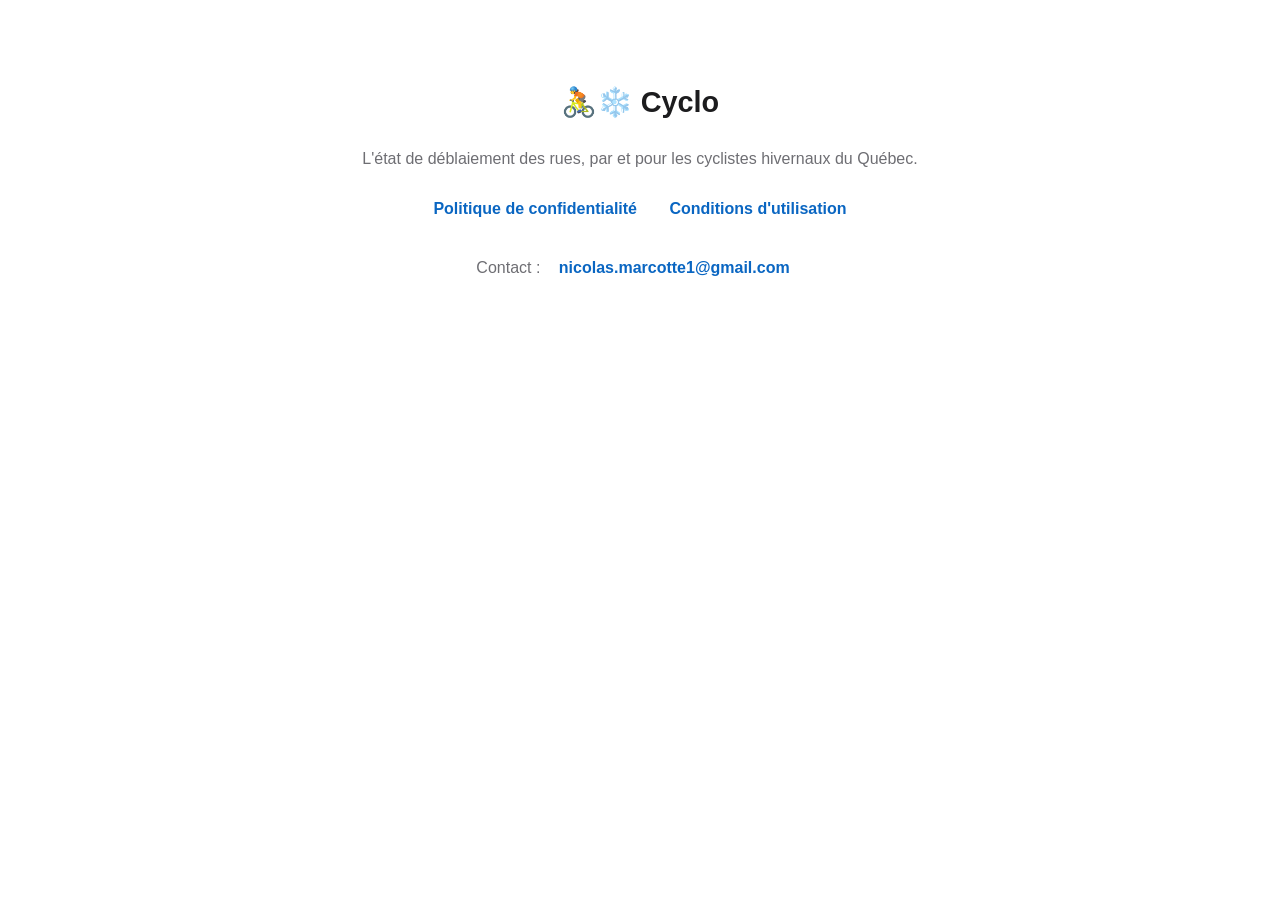
==== index.html @ 99a9e2be "Renommage en Cyclo + domaine personnalisé cycloapp.ca" ====
<!DOCTYPE html>
<html lang="fr">
<head>
<meta charset="utf-8">
<meta name="viewport" content="width=device-width, initial-scale=1">
<title>Cyclo</title>
<style>
  body { font-family: -apple-system, BlinkMacSystemFont, "Segoe UI", Roboto, sans-serif;
         max-width: 720px; margin: 0 auto; padding: 60px 20px; color: #1c1c1e; line-height: 1.65; text-align: center; }
  h1 { font-size: 1.8em; }
  p { color: #6e6e73; }
  a { color: #0A66C2; font-weight: 600; text-decoration: none; display: inline-block; margin: 8px 14px; }
</style>
</head>
<body>
<h1>🚴❄️ Cyclo</h1>
<p>L'état de déblaiement des rues, par et pour les cyclistes hivernaux du Québec.</p>
<p>
  <a href="confidentialite.html">Politique de confidentialité</a>
  <a href="conditions.html">Conditions d'utilisation</a>
</p>
<p>Contact : <a href="mailto:nicolas.marcotte1@gmail.com">nicolas.marcotte1@gmail.com</a></p>
</body>
</html>
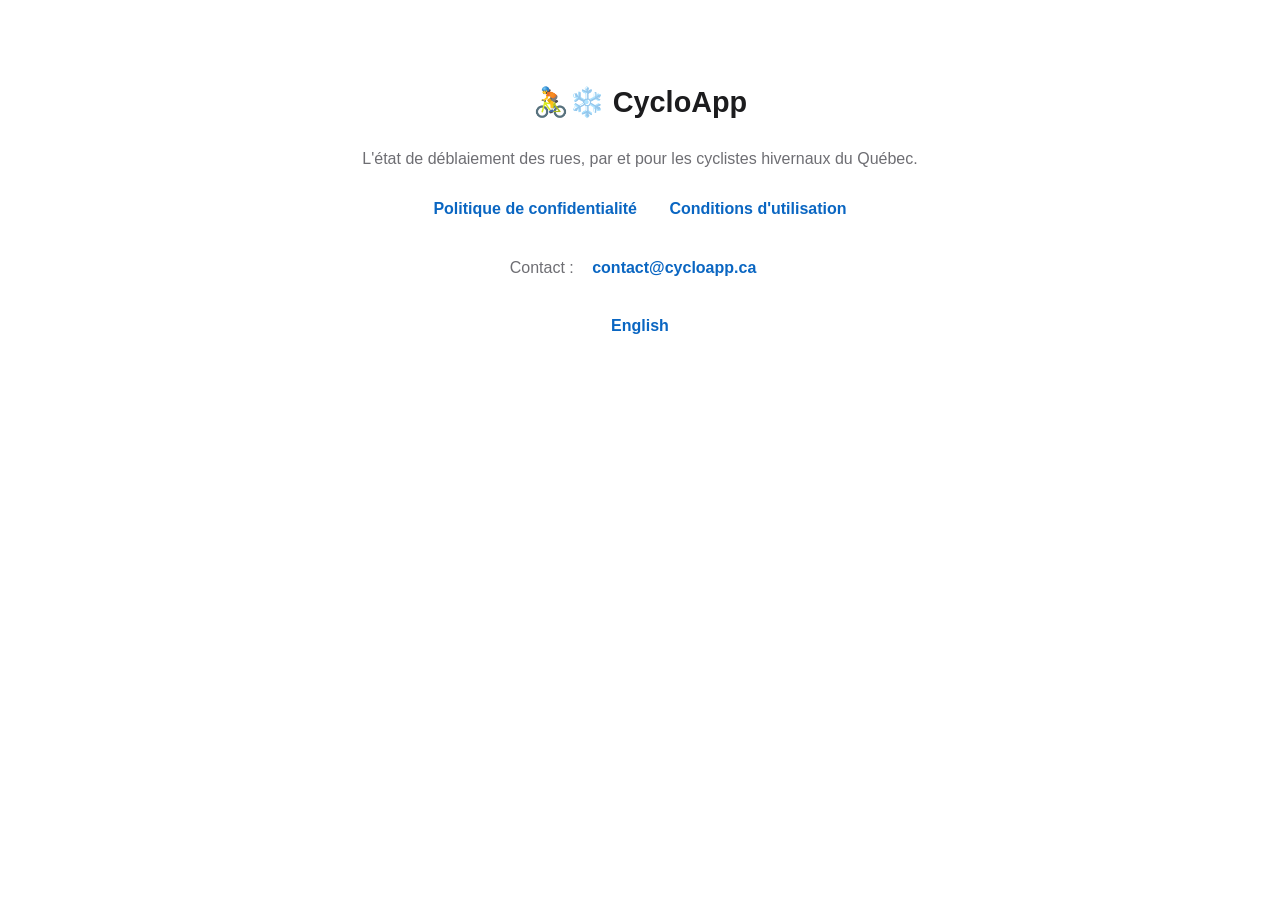
==== commit d839ca34: "Renommage CycloApp, version anglaise du site et contact@cycloapp.ca - « Cyclo » → « CycloApp » sur l" ====
--- a/index.html
+++ b/index.html
@@ -3,7 +3,9 @@
 <head>
 <meta charset="utf-8">
 <meta name="viewport" content="width=device-width, initial-scale=1">
-<title>Cyclo</title>
+<title>CycloApp</title>
+<link rel="alternate" hreflang="fr" href="https://cycloapp.ca/index.html">
+<link rel="alternate" hreflang="en" href="https://cycloapp.ca/en/index.html">
 <style>
   body { font-family: -apple-system, BlinkMacSystemFont, "Segoe UI", Roboto, sans-serif;
          max-width: 720px; margin: 0 auto; padding: 60px 20px; color: #1c1c1e; line-height: 1.65; text-align: center; }
@@ -13,12 +15,13 @@
 </style>
 </head>
 <body>
-<h1>🚴❄️ Cyclo</h1>
+<h1>🚴❄️ CycloApp</h1>
 <p>L'état de déblaiement des rues, par et pour les cyclistes hivernaux du Québec.</p>
 <p>
   <a href="confidentialite.html">Politique de confidentialité</a>
   <a href="conditions.html">Conditions d'utilisation</a>
 </p>
-<p>Contact : <a href="mailto:nicolas.marcotte1@gmail.com">nicolas.marcotte1@gmail.com</a></p>
+<p>Contact : <a href="mailto:contact@cycloapp.ca">contact@cycloapp.ca</a></p>
+<p><a href="en/index.html">English</a></p>
 </body>
 </html>
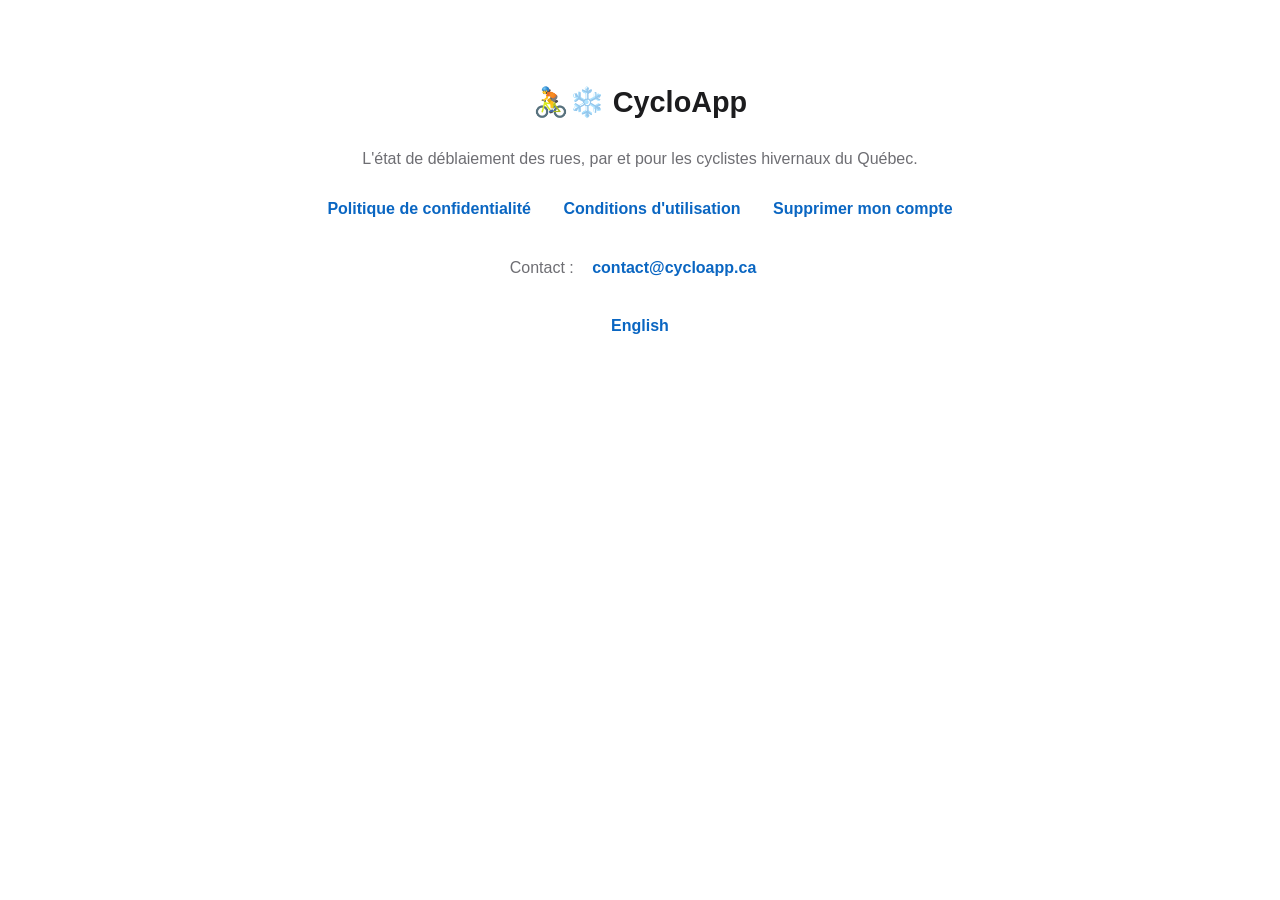
==== commit 6c8f2357: "Page « Supprimer mon compte » (FR/EN), exigence Google Play Google Play demande une URL publique exp" ====
--- a/index.html
+++ b/index.html
@@ -20,6 +20,7 @@
 <p>
   <a href="confidentialite.html">Politique de confidentialité</a>
   <a href="conditions.html">Conditions d'utilisation</a>
+  <a href="supprimer-compte.html">Supprimer mon compte</a>
 </p>
 <p>Contact : <a href="mailto:contact@cycloapp.ca">contact@cycloapp.ca</a></p>
 <p><a href="en/index.html">English</a></p>
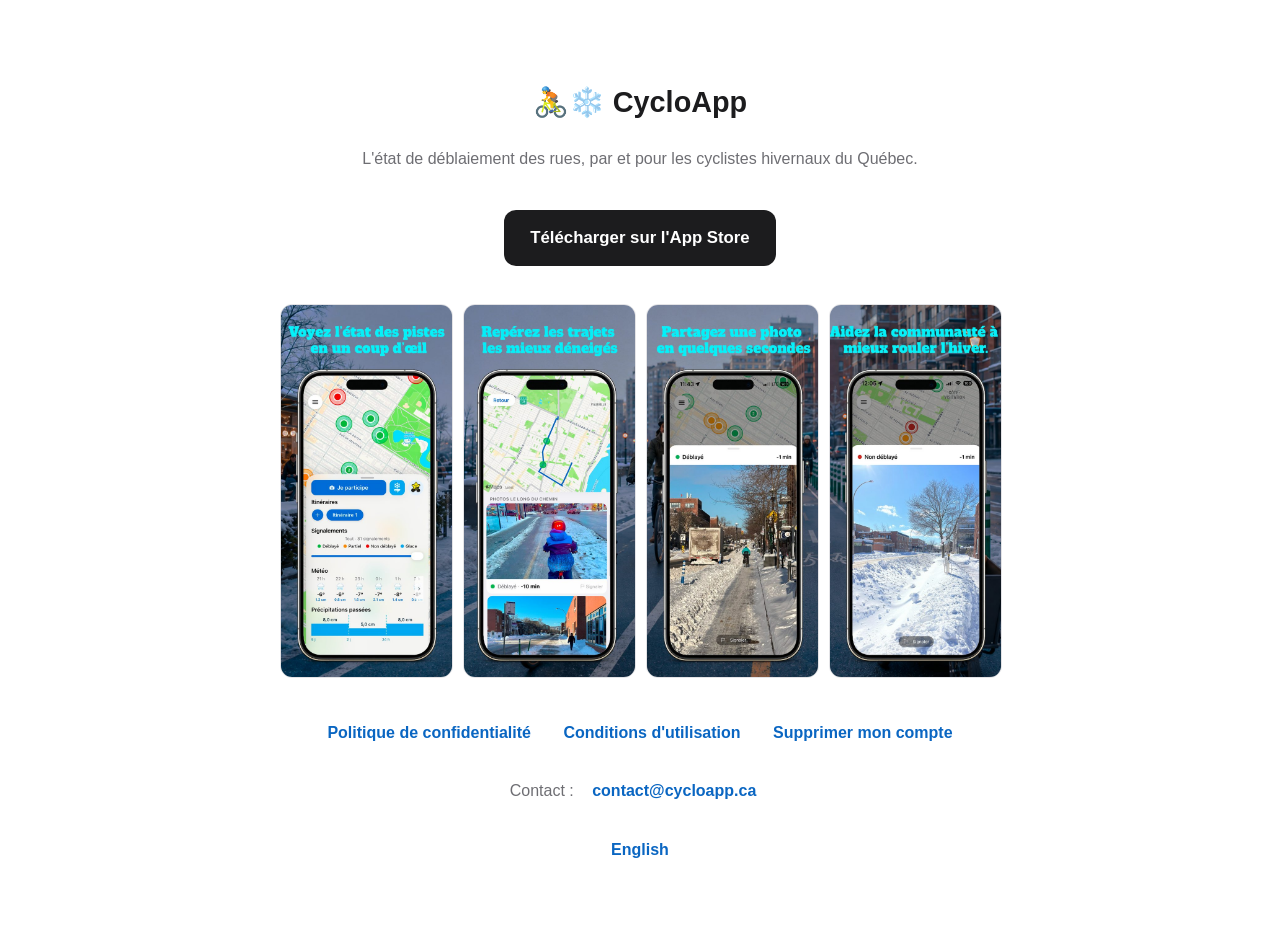
==== commit ac846e7e: "Lien App Store et captures d'écran sur les deux pages d'accueil Bouton « Télécharger sur l'App Store" ====
--- a/index.html
+++ b/index.html
@@ -12,11 +12,32 @@
   h1 { font-size: 1.8em; }
   p { color: #6e6e73; }
   a { color: #0A66C2; font-weight: 600; text-decoration: none; display: inline-block; margin: 8px 14px; }
+  /* Bouton App Store : noir arrondi, lisible sur mobile comme sur écran large */
+  .appstore { background: #1c1c1e; color: #fff; padding: 14px 26px; border-radius: 12px;
+              font-size: 1.05em; margin: 22px 0 10px; }
+  .appstore:hover { background: #000; }
+  /* Galerie de captures : 4 colonnes sur grand écran... */
+  .captures { display: grid; grid-template-columns: repeat(4, 1fr); gap: 12px; padding: 12px 0 18px; }
+  .captures img { width: 100%; height: auto; border-radius: 12px; border: 1px solid #e3e3e6; }
+  /* ...et une bande qui défile au doigt sur téléphone (les marges négatives
+     annulent le padding du body pour un défilement pleine largeur). */
+  @media (max-width: 600px) {
+    .captures { display: flex; overflow-x: auto; scroll-snap-type: x mandatory;
+                margin: 0 -20px; padding: 12px 20px 18px; }
+    .captures img { flex: 0 0 62%; scroll-snap-align: center; }
+  }
 </style>
 </head>
 <body>
 <h1>🚴❄️ CycloApp</h1>
 <p>L'état de déblaiement des rues, par et pour les cyclistes hivernaux du Québec.</p>
+<p><a class="appstore" href="https://apps.apple.com/ca/app/id6787484807">Télécharger sur l'App Store</a></p>
+<div class="captures">
+  <img src="images/capture-fr-1.jpg" width="552" height="1200" loading="lazy" alt="Carte de Montréal avec les signalements de déblaiement et la météo du jour">
+  <img src="images/capture-fr-2.jpg" width="552" height="1200" loading="lazy" alt="Un itinéraire tracé sur la carte, avec les photos prises le long du chemin">
+  <img src="images/capture-fr-3.jpg" width="552" height="1200" loading="lazy" alt="Photo d'une piste cyclable déblayée, signalée il y a une minute">
+  <img src="images/capture-fr-4.jpg" width="552" height="1200" loading="lazy" alt="Photo d'un trottoir non déblayé après une bordée de neige">
+</div>
 <p>
   <a href="confidentialite.html">Politique de confidentialité</a>
   <a href="conditions.html">Conditions d'utilisation</a>
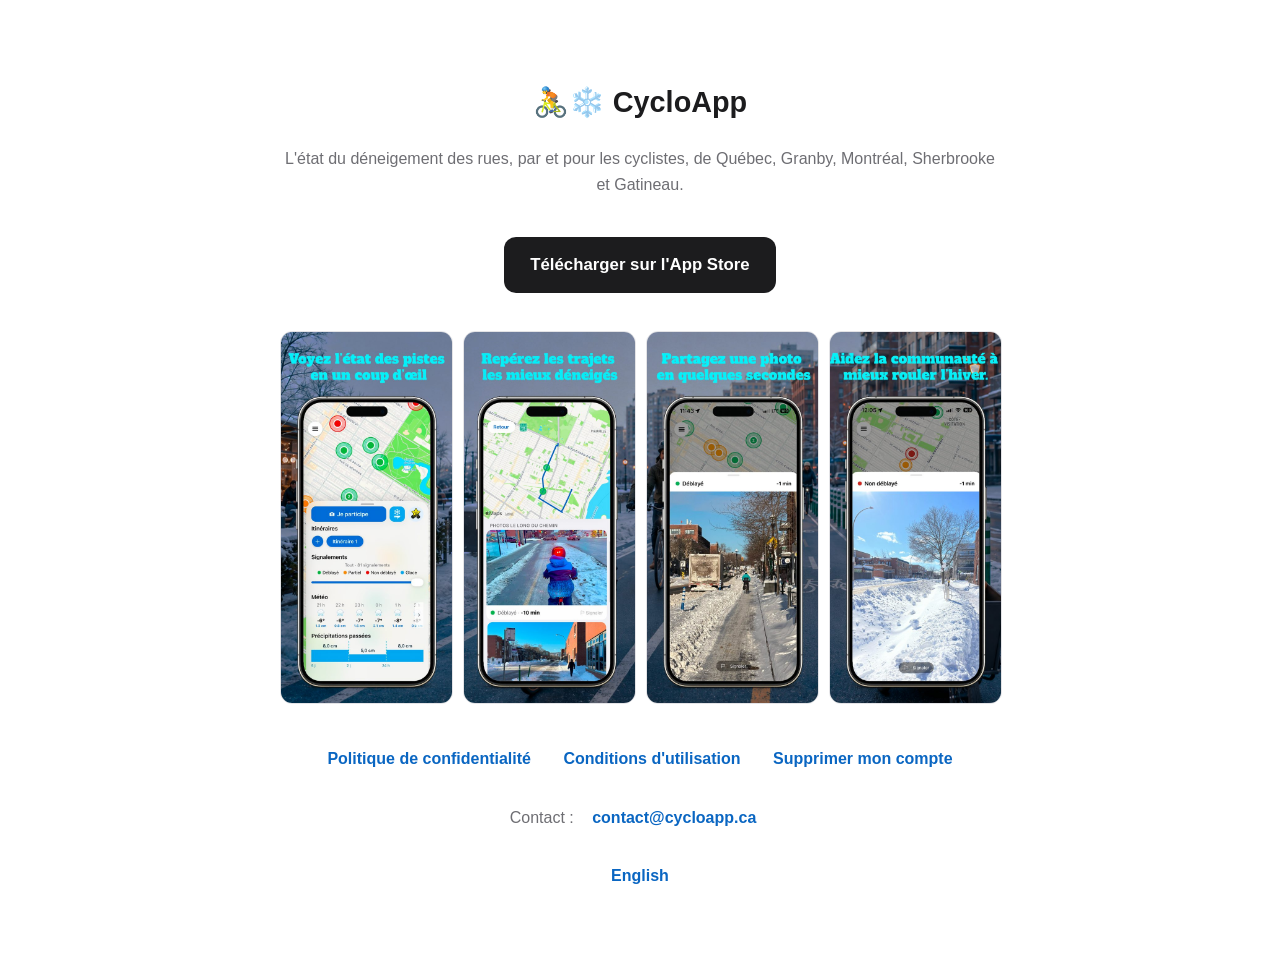
==== commit 2540bcaf: "Sous-titre : nommer les cinq villes desservies « du Québec » devenait ambigu maintenant que l'app co" ====
--- a/index.html
+++ b/index.html
@@ -30,7 +30,7 @@
 </head>
 <body>
 <h1>🚴❄️ CycloApp</h1>
-<p>L'état de déblaiement des rues, par et pour les cyclistes hivernaux du Québec.</p>
+<p>L'état du déneigement des rues, par et pour les cyclistes, de Québec, Granby, Montréal, Sherbrooke et Gatineau.</p>
 <p><a class="appstore" href="https://apps.apple.com/ca/app/id6787484807">Télécharger sur l'App Store</a></p>
 <div class="captures">
   <img src="images/capture-fr-1.jpg" width="552" height="1200" loading="lazy" alt="Carte de Montréal avec les signalements de déblaiement et la météo du jour">
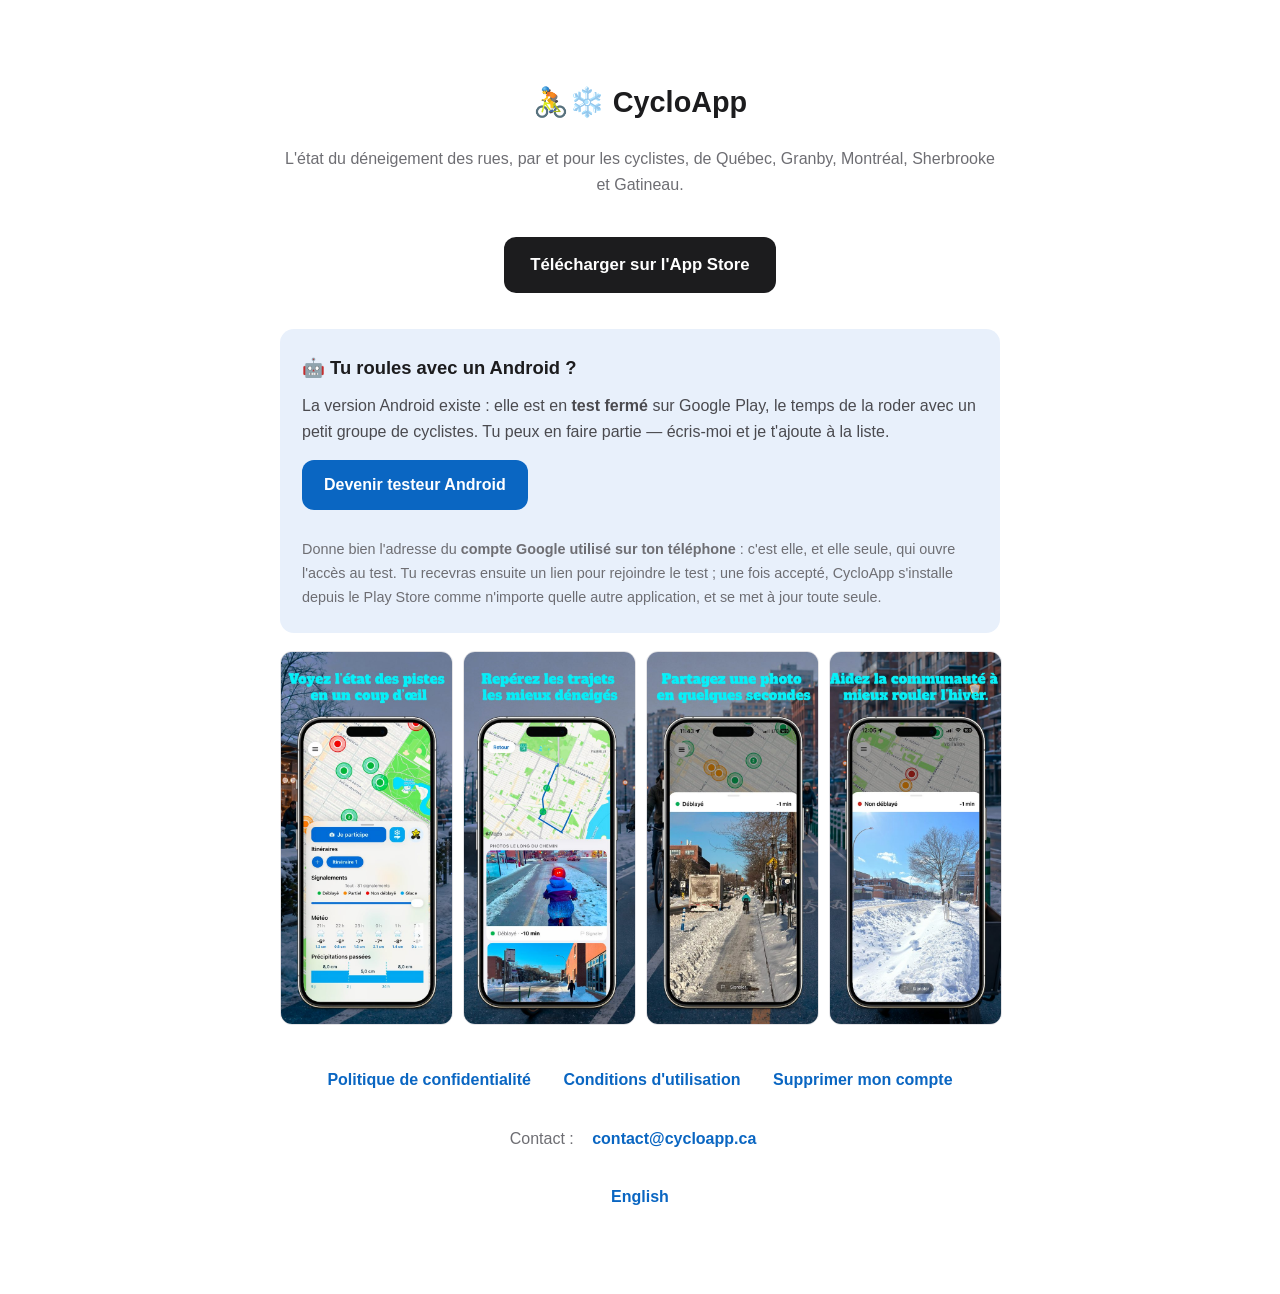
==== commit 88bffdaa: "Accueil : section « Android » pour recruter les testeurs (FR/EN) Un visiteur sur Android ne voyait q" ====
--- a/index.html
+++ b/index.html
@@ -16,6 +16,18 @@
   .appstore { background: #1c1c1e; color: #fff; padding: 14px 26px; border-radius: 12px;
               font-size: 1.05em; margin: 22px 0 10px; }
   .appstore:hover { background: #000; }
+  /* Bloc « Android » : l'app n'est pas encore publique sur Google Play (test
+     fermé). Google n'envoie AUCUNE invitation automatique : on recueille ici
+     l'adresse du compte Google, qui est ajoutée à la liste des testeurs, et
+     le lien de participation part ensuite à la main. */
+  .android { background: #E8F0FB; border-radius: 14px; padding: 24px 22px 10px;
+             margin: 26px 0 6px; text-align: left; }
+  .android h2 { font-size: 1.15em; margin: 0 0 10px; }
+  .android p { margin: 0 0 14px; color: #4a4a4f; }
+  .android .cta { background: #0A66C2; color: #fff; padding: 12px 22px;
+                  border-radius: 12px; margin: 0 0 14px; }
+  .android .cta:hover { background: #08529c; }
+  .android .fine { font-size: 0.9em; color: #6e6e73; }
   /* Galerie de captures : 4 colonnes sur grand écran... */
   .captures { display: grid; grid-template-columns: repeat(4, 1fr); gap: 12px; padding: 12px 0 18px; }
   .captures img { width: 100%; height: auto; border-radius: 12px; border: 1px solid #e3e3e6; }
@@ -32,6 +44,12 @@
 <h1>🚴❄️ CycloApp</h1>
 <p>L'état du déneigement des rues, par et pour les cyclistes, de Québec, Granby, Montréal, Sherbrooke et Gatineau.</p>
 <p><a class="appstore" href="https://apps.apple.com/ca/app/id6787484807">Télécharger sur l'App Store</a></p>
+<section class="android">
+  <h2>🤖 Tu roules avec un Android ?</h2>
+  <p>La version Android existe : elle est en <strong>test fermé</strong> sur Google Play, le temps de la roder avec un petit groupe de cyclistes. Tu peux en faire partie — écris-moi et je t'ajoute à la liste.</p>
+  <p><a class="cta" href="mailto:contact@cycloapp.ca?subject=Testeur%20Android%20CycloApp&amp;body=Bonjour%20!%0A%0AJe%20veux%20essayer%20CycloApp%20sur%20Android.%0A%0AMon%20adresse%20de%20compte%20Google%20(celle%20utilisée%20sur%20mon%20téléphone)%20:%20%0A%0AMerci%20!">Devenir testeur Android</a></p>
+  <p class="fine">Donne bien l'adresse du <strong>compte Google utilisé sur ton téléphone</strong> : c'est elle, et elle seule, qui ouvre l'accès au test. Tu recevras ensuite un lien pour rejoindre le test ; une fois accepté, CycloApp s'installe depuis le Play&nbsp;Store comme n'importe quelle autre application, et se met à jour toute seule.</p>
+</section>
 <div class="captures">
   <img src="images/capture-fr-1.jpg" width="552" height="1200" loading="lazy" alt="Carte de Montréal avec les signalements de déblaiement et la météo du jour">
   <img src="images/capture-fr-2.jpg" width="552" height="1200" loading="lazy" alt="Un itinéraire tracé sur la carte, avec les photos prises le long du chemin">
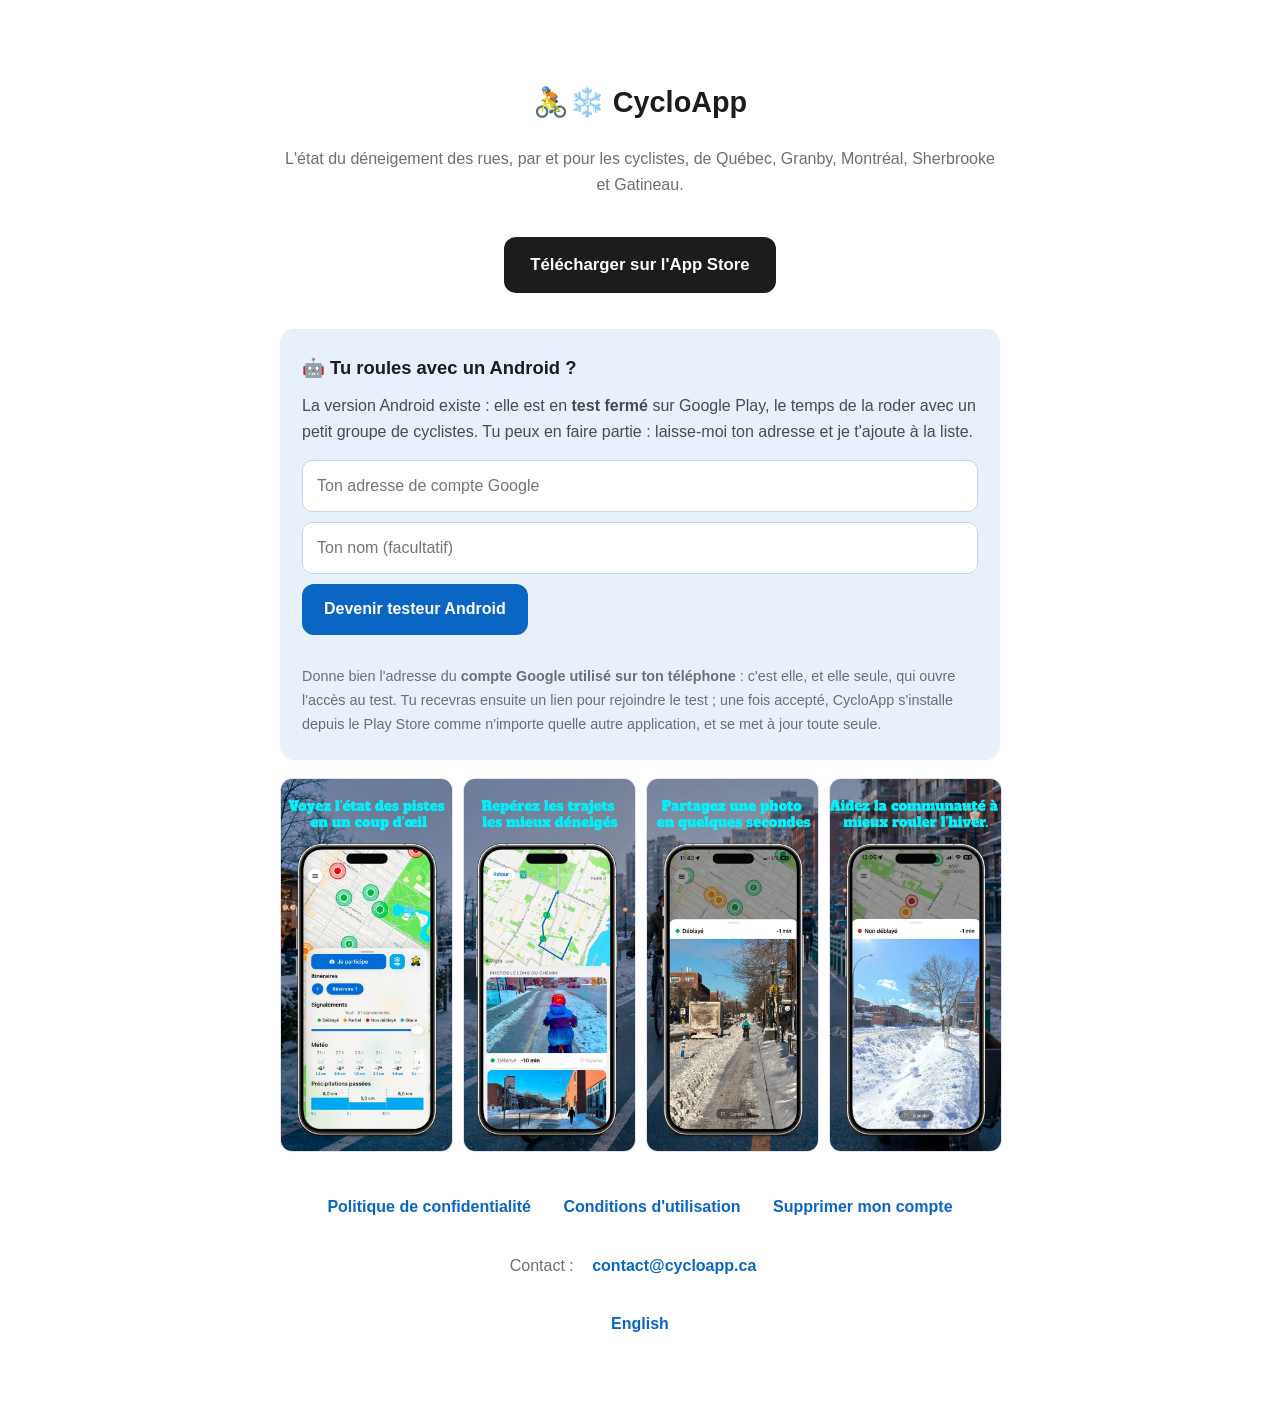
==== commit 1193b2e6: "Section Android : un vrai formulaire au lieu du mailto (FR/EN) Le mailto obligeait le visiteur à ouv" ====
--- a/index.html
+++ b/index.html
@@ -28,6 +28,20 @@
                   border-radius: 12px; margin: 0 0 14px; }
   .android .cta:hover { background: #08529c; }
   .android .fine { font-size: 0.9em; color: #6e6e73; }
+  .android form { margin: 0 0 6px; }
+  .android input { font: inherit; width: 100%; box-sizing: border-box; padding: 12px 14px;
+                   border: 1px solid #c9d6e8; border-radius: 10px; background: #fff;
+                   color: #1c1c1e; margin-bottom: 10px; }
+  .android input:focus { outline: 2px solid #0A66C2; outline-offset: 1px; border-color: #0A66C2; }
+  .android button { font: inherit; font-weight: 600; cursor: pointer; border: 0;
+                    background: #0A66C2; color: #fff; padding: 12px 22px; border-radius: 12px; }
+  .android button:hover { background: #08529c; }
+  .android button[disabled] { background: #8fb4dc; cursor: default; }
+  /* Piège à robots : invisible et hors du parcours au clavier. */
+  .android .piege { position: absolute; left: -9999px; width: 1px; height: 1px; overflow: hidden; }
+  .android .etat { margin: 12px 0 0; font-size: 0.95em; min-height: 1.2em; }
+  .android .etat.ok { color: #1a7f3c; font-weight: 600; }
+  .android .etat.ko { color: #b3261e; font-weight: 600; }
   /* Galerie de captures : 4 colonnes sur grand écran... */
   .captures { display: grid; grid-template-columns: repeat(4, 1fr); gap: 12px; padding: 12px 0 18px; }
   .captures img { width: 100%; height: auto; border-radius: 12px; border: 1px solid #e3e3e6; }
@@ -46,8 +60,15 @@
 <p><a class="appstore" href="https://apps.apple.com/ca/app/id6787484807">Télécharger sur l'App Store</a></p>
 <section class="android">
   <h2>🤖 Tu roules avec un Android ?</h2>
-  <p>La version Android existe : elle est en <strong>test fermé</strong> sur Google Play, le temps de la roder avec un petit groupe de cyclistes. Tu peux en faire partie — écris-moi et je t'ajoute à la liste.</p>
-  <p><a class="cta" href="mailto:contact@cycloapp.ca?subject=Testeur%20Android%20CycloApp&amp;body=Bonjour%20!%0A%0AJe%20veux%20essayer%20CycloApp%20sur%20Android.%0A%0AMon%20adresse%20de%20compte%20Google%20(celle%20utilisée%20sur%20mon%20téléphone)%20:%20%0A%0AMerci%20!">Devenir testeur Android</a></p>
+  <p>La version Android existe : elle est en <strong>test fermé</strong> sur Google Play, le temps de la roder avec un petit groupe de cyclistes. Tu peux en faire partie : laisse-moi ton adresse et je t'ajoute à la liste.</p>
+  <form id="form-android">
+    <label class="piege" aria-hidden="true">Ne pas remplir<input name="site" tabindex="-1" autocomplete="off"></label>
+    <input name="courriel" type="email" required autocomplete="email" inputmode="email"
+           placeholder="Ton adresse de compte Google" aria-label="Adresse de compte Google">
+    <input name="nom" type="text" autocomplete="name" placeholder="Ton nom (facultatif)" aria-label="Ton nom (facultatif)">
+    <button type="submit">Devenir testeur Android</button>
+  </form>
+  <p class="etat" id="etat-android" role="status" aria-live="polite"></p>
   <p class="fine">Donne bien l'adresse du <strong>compte Google utilisé sur ton téléphone</strong> : c'est elle, et elle seule, qui ouvre l'accès au test. Tu recevras ensuite un lien pour rejoindre le test ; une fois accepté, CycloApp s'installe depuis le Play&nbsp;Store comme n'importe quelle autre application, et se met à jour toute seule.</p>
 </section>
 <div class="captures">
@@ -63,5 +84,47 @@
 </p>
 <p>Contact : <a href="mailto:contact@cycloapp.ca">contact@cycloapp.ca</a></p>
 <p><a href="en/index.html">English</a></p>
+<script>var T = {
+  langue: 'fr',
+  envoi: 'Envoi en cours…',
+  merci: 'Merci ! Je t\'ajoute à la liste et tu recevras le lien de participation par courriel.',
+  erreur: 'L\'envoi a échoué. Écris-moi directement à <a href="mailto:contact@cycloapp.ca">contact@cycloapp.ca</a>.',
+};</script>
+<script>
+// Formulaire « testeur Android » : envoie l'adresse à une fonction Supabase, qui
+// relaie par courriel (Resend). Aucun secret ici — la clé Supabase publique est
+// celle qui vit déjà dans l'application mobile, prévue pour être publique.
+(function () {
+  var f = document.getElementById('form-android');
+  if (!f) return;
+  var etat = document.getElementById('etat-android');
+  var bouton = f.querySelector('button');
+  f.addEventListener('submit', function (e) {
+    e.preventDefault();
+    etat.className = 'etat';
+    etat.textContent = T.envoi;
+    bouton.disabled = true;
+    fetch('https://mytcxzitmwonqsofaejb.supabase.co/functions/v1/testeur-android', {
+      method: 'POST',
+      headers: { 'Content-Type': 'application/json', Authorization: 'Bearer eyJhbGciOiJIUzI1NiIsInR5cCI6IkpXVCJ9.eyJpc3MiOiJzdXBhYmFzZSIsInJlZiI6Im15dGN4eml0bXdvbnFzb2ZhZWpiIiwicm9sZSI6ImFub24iLCJpYXQiOjE3ODMxMTUxMTcsImV4cCI6MjA5ODY5MTExN30.28V3aHmAVC2NcirzBsy_A2_iogd11ioGiTIrTTyc6nU', apikey: 'eyJhbGciOiJIUzI1NiIsInR5cCI6IkpXVCJ9.eyJpc3MiOiJzdXBhYmFzZSIsInJlZiI6Im15dGN4eml0bXdvbnFzb2ZhZWpiIiwicm9sZSI6ImFub24iLCJpYXQiOjE3ODMxMTUxMTcsImV4cCI6MjA5ODY5MTExN30.28V3aHmAVC2NcirzBsy_A2_iogd11ioGiTIrTTyc6nU' },
+      body: JSON.stringify({
+        courriel: f.courriel.value, nom: f.nom.value, site: f.site.value, langue: T.langue,
+      }),
+    })
+      .then(function (r) { return r.json().then(function (j) { return { ok: r.ok, j: j }; }); })
+      .then(function (res) {
+        if (!res.ok || !res.j.ok) throw new Error('refus');
+        etat.className = 'etat ok';
+        etat.textContent = T.merci;
+        f.reset();
+      })
+      .catch(function () {
+        etat.className = 'etat ko';
+        etat.innerHTML = T.erreur;
+        bouton.disabled = false;
+      });
+  });
+})();
+</script>
 </body>
 </html>
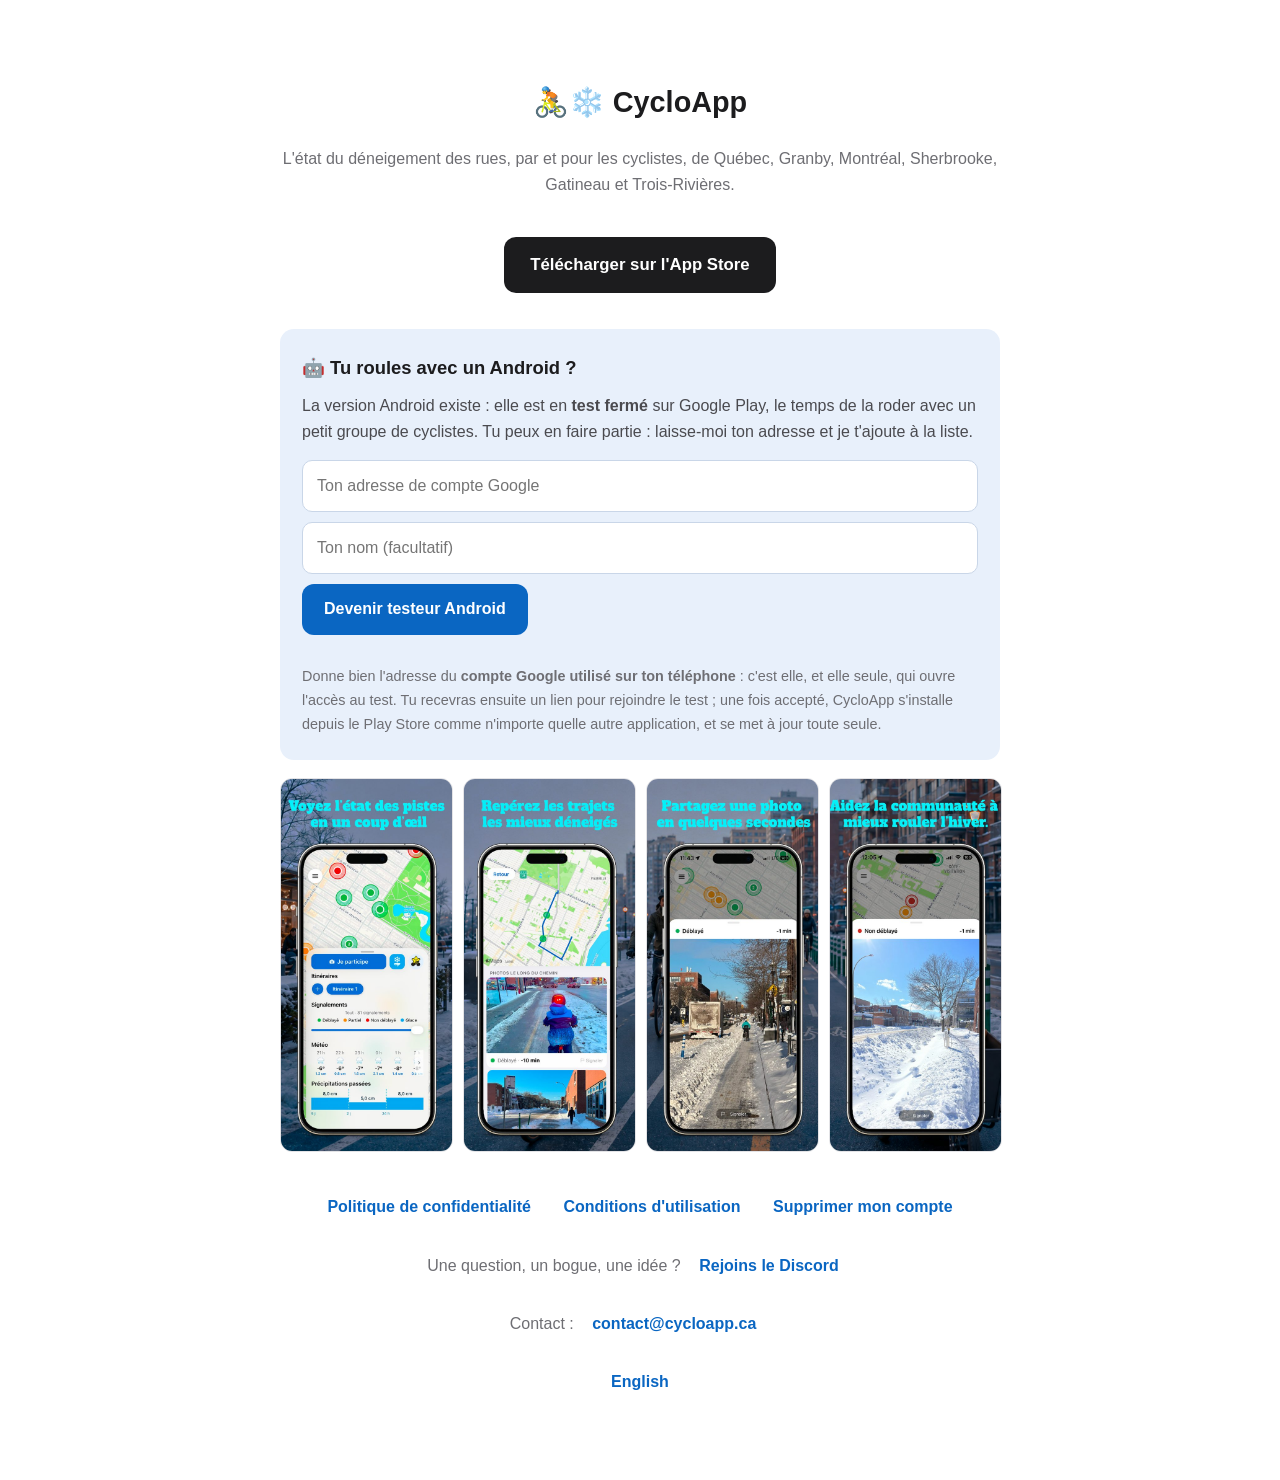
==== commit 9f8aede4: "Accueil : lien vers le Discord et Trois-Rivières dans le sous-titre (FR/EN) Co-Authored-By: Claude O" ====
--- a/index.html
+++ b/index.html
@@ -56,7 +56,7 @@
 </head>
 <body>
 <h1>🚴❄️ CycloApp</h1>
-<p>L'état du déneigement des rues, par et pour les cyclistes, de Québec, Granby, Montréal, Sherbrooke et Gatineau.</p>
+<p>L'état du déneigement des rues, par et pour les cyclistes, de Québec, Granby, Montréal, Sherbrooke, Gatineau et Trois-Rivières.</p>
 <p><a class="appstore" href="https://apps.apple.com/ca/app/id6787484807">Télécharger sur l'App Store</a></p>
 <section class="android">
   <h2>🤖 Tu roules avec un Android ?</h2>
@@ -82,6 +82,7 @@
   <a href="conditions.html">Conditions d'utilisation</a>
   <a href="supprimer-compte.html">Supprimer mon compte</a>
 </p>
+<p>Une question, un bogue, une idée ? <a href="https://discord.gg/Rarg3gYZT8">Rejoins le Discord</a></p>
 <p>Contact : <a href="mailto:contact@cycloapp.ca">contact@cycloapp.ca</a></p>
 <p><a href="en/index.html">English</a></p>
 <script>var T = {
